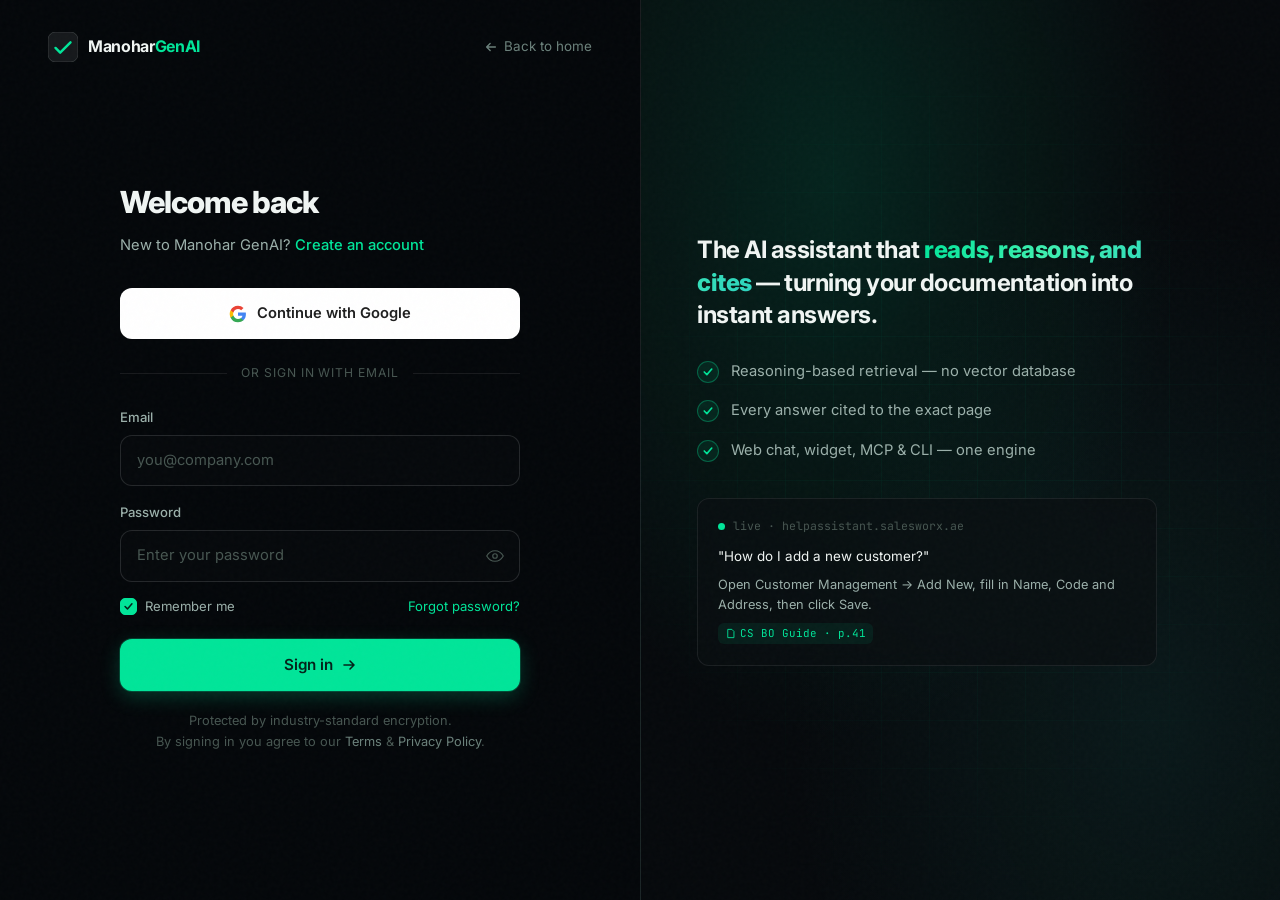
==== login.html @ eab7039d "feat: accurate product content, auth pages, and Neon/Supabase-grade redesign - Rewrite landing page " ====
<!DOCTYPE html>
<html lang="en">
<head>
    <meta charset="UTF-8">
    <meta name="viewport" content="width=device-width, initial-scale=1.0">
    <title>Sign in — Manohar GenAI</title>
    <meta name="description" content="Sign in to your Manohar GenAI account.">
    <meta name="robots" content="noindex">
    <link rel="preconnect" href="https://fonts.googleapis.com">
    <link rel="preconnect" href="https://fonts.gstatic.com" crossorigin>
    <link href="https://fonts.googleapis.com/css2?family=Inter:wght@300;400;500;600;700;800;900&family=JetBrains+Mono:wght@400;500;600&display=swap" rel="stylesheet">
    <link rel="stylesheet" href="css/styles.css">
    <link rel="stylesheet" href="css/auth.css">
    <link rel="icon" type="image/svg+xml" href="data:image/svg+xml,%3Csvg xmlns='http://www.w3.org/2000/svg' viewBox='0 0 32 32'%3E%3Crect width='32' height='32' rx='8' fill='%2306090c'/%3E%3Cpath d='M8 17l5 5 11-11' stroke='%2300e599' stroke-width='3' fill='none' stroke-linecap='round' stroke-linejoin='round'/%3E%3C/svg%3E">
</head>
<body>
    <div class="grain"></div>
    <div class="auth-body">
        <!-- Left: form -->
        <main class="auth-panel">
            <div class="auth-top">
                <a href="index.html" class="brand">
                    <svg class="brand-mark" viewBox="0 0 32 32" fill="none">
                        <rect width="32" height="32" rx="8" fill="currentColor" fill-opacity="0.08" stroke="currentColor" stroke-opacity="0.16"/>
                        <path d="M8 17l5 5 11-11" stroke="url(#m)" stroke-width="2.6" fill="none" stroke-linecap="round" stroke-linejoin="round"/>
                        <defs><linearGradient id="m" x1="8" y1="13" x2="24" y2="22"><stop stop-color="#00e599"/><stop offset="1" stop-color="#2dd4bf"/></linearGradient></defs>
                    </svg>
                    <span>Manohar<span class="brand-sub">GenAI</span></span>
                </a>
                <a href="index.html" class="auth-back">
                    <svg width="14" height="14" viewBox="0 0 16 16" fill="none"><path d="M13 8H3m0 0l4 4M3 8l4-4" stroke="currentColor" stroke-width="1.6" stroke-linecap="round" stroke-linejoin="round"/></svg>
                    Back to home
                </a>
            </div>

            <div class="auth-main">
                <div class="auth-head">
                    <h1>Welcome back</h1>
                    <p>New to Manohar GenAI? <a href="signup.html">Create an account</a></p>
                </div>

                <!-- OAuth -->
                <button type="button" class="oauth-btn" id="googleBtn">
                    <svg viewBox="0 0 24 24"><path fill="#4285F4" d="M22.56 12.25c0-.78-.07-1.53-.2-2.25H12v4.26h5.92a5.06 5.06 0 01-2.2 3.32v2.77h3.57c2.08-1.92 3.27-4.74 3.27-8.1z"/><path fill="#34A853" d="M12 23c2.97 0 5.46-.98 7.28-2.66l-3.57-2.77c-.98.66-2.23 1.06-3.71 1.06-2.86 0-5.29-1.93-6.16-4.53H2.18v2.84A11 11 0 0012 23z"/><path fill="#FBBC05" d="M5.84 14.1a6.6 6.6 0 010-4.2V7.06H2.18a11 11 0 000 9.88l3.66-2.84z"/><path fill="#EA4335" d="M12 5.38c1.62 0 3.06.56 4.21 1.64l3.15-3.15A11 11 0 0012 1 11 11 0 002.18 7.06l3.66 2.84C6.71 7.31 9.14 5.38 12 5.38z"/></svg>
                    Continue with Google
                </button>

                <div class="auth-divider">or sign in with email</div>

                <!-- Email form -->
                <form class="auth-form" id="loginForm" novalidate>
                    <div class="field">
                        <label for="email">Email</label>
                        <div class="field-input">
                            <input type="email" id="email" name="email" placeholder="you@company.com" autocomplete="email" required>
                        </div>
                        <span class="field-error" data-for="email"></span>
                    </div>
                    <div class="field">
                        <label for="password">Password</label>
                        <div class="field-input">
                            <input type="password" id="password" name="password" placeholder="Enter your password" autocomplete="current-password" required>
                            <button type="button" class="toggle-pw" data-toggle="password" aria-label="Show password">
                                <svg width="18" height="18" viewBox="0 0 24 24" fill="none"><path d="M1 12s4-7 11-7 11 7 11 7-4 7-11 7-11-7-11-7z" stroke="currentColor" stroke-width="1.6"/><circle cx="12" cy="12" r="3" stroke="currentColor" stroke-width="1.6"/></svg>
                            </button>
                        </div>
                        <span class="field-error" data-for="password"></span>
                    </div>

                    <div class="auth-row">
                        <label class="checkbox">
                            <input type="checkbox" id="remember" checked>
                            <span class="box"><svg width="11" height="11" viewBox="0 0 16 16" fill="none"><path d="M3 8l3.5 3.5L13 4" stroke="currentColor" stroke-width="2.2" stroke-linecap="round" stroke-linejoin="round"/></svg></span>
                            Remember me
                        </label>
                        <a href="#" class="link-muted" id="forgotLink">Forgot password?</a>
                    </div>

                    <div class="auth-msg" id="authMsg"></div>

                    <button type="submit" class="btn btn-primary btn-lg btn-full auth-submit" id="submitBtn">
                        Sign in
                        <svg width="16" height="16" viewBox="0 0 16 16" fill="none"><path d="M3 8h10m0 0L9 4m4 4L9 12" stroke="currentColor" stroke-width="1.6" stroke-linecap="round" stroke-linejoin="round"/></svg>
                    </button>
                </form>

                <p class="auth-foot">
                    Protected by industry-standard encryption.<br>
                    By signing in you agree to our <a href="#">Terms</a> &amp; <a href="#">Privacy Policy</a>.
                </p>
            </div>
        </main>

        <!-- Right: showcase -->
        <aside class="auth-aside">
            <div class="auth-aside-grid"></div>
            <div class="auth-aside-inner">
                <p class="aside-quote">
                    The AI assistant that <span class="text-gradient">reads, reasons, and cites</span> — turning your documentation into instant answers.
                </p>
                <div class="aside-points">
                    <div class="aside-point">
                        <span class="aside-check"><svg width="12" height="12" viewBox="0 0 16 16" fill="none"><path d="M3 8l3.5 3.5L13 4" stroke="currentColor" stroke-width="2.2" stroke-linecap="round" stroke-linejoin="round"/></svg></span>
                        Reasoning-based retrieval — no vector database
                    </div>
                    <div class="aside-point">
                        <span class="aside-check"><svg width="12" height="12" viewBox="0 0 16 16" fill="none"><path d="M3 8l3.5 3.5L13 4" stroke="currentColor" stroke-width="2.2" stroke-linecap="round" stroke-linejoin="round"/></svg></span>
                        Every answer cited to the exact page
                    </div>
                    <div class="aside-point">
                        <span class="aside-check"><svg width="12" height="12" viewBox="0 0 16 16" fill="none"><path d="M3 8l3.5 3.5L13 4" stroke="currentColor" stroke-width="2.2" stroke-linecap="round" stroke-linejoin="round"/></svg></span>
                        Web chat, widget, MCP &amp; CLI — one engine
                    </div>
                </div>
                <div class="aside-card">
                    <div class="aside-card-top">
                        <span class="live-dot"></span>
                        <span class="aside-card-label">live · helpassistant.salesworx.ae</span>
                    </div>
                    <p class="aside-card-q">"How do I add a new customer?"</p>
                    <p class="aside-card-a">Open Customer Management → Add New, fill in Name, Code and Address, then click Save.</p>
                    <span class="aside-card-cite">
                        <svg width="11" height="11" viewBox="0 0 16 16" fill="none"><path d="M4 2h6l3 3v9H4z" stroke="currentColor" stroke-width="1.3"/></svg>
                        CS BO Guide · p.41
                    </span>
                </div>
            </div>
        </aside>
    </div>

    <script src="js/auth.js"></script>
</body>
</html>
---- css/styles.css ----
/* ============================================================
   MANOHAR GenAI — Applied Generative AI Studio
   Design language: Neon (teal-black + electric green)
   + Supabase (emerald, code-native) + Vercel (grid, grain)
   ============================================================ */

:root {
    /* ── Surfaces (Neon-style teal-black depth) ── */
    --bg-root: #04070a;
    --bg-base: #06090c;
    --bg-raised: #0a0f12;
    --bg-elevated: #0e1418;
    --bg-surface: #121a1f;
    --bg-surface-hover: #18232a;

    /* ── Borders ── */
    --border-subtle: rgba(255, 255, 255, 0.05);
    --border-default: rgba(255, 255, 255, 0.08);
    --border-strong: rgba(255, 255, 255, 0.12);
    --border-accent: rgba(0, 229, 153, 0.32);

    /* ── Text ── */
    --text-primary: #f0f5f3;
    --text-secondary: #9bb0aa;
    --text-tertiary: #6b817b;
    --text-muted: #475651;

    /* ── Accent: electric emerald (Neon + Supabase blend) ── */
    --accent: #00e599;
    --accent-bright: #3ef0b0;
    --accent-deep: #00b87a;
    --accent-glow: rgba(0, 229, 153, 0.5);
    --accent-subtle: rgba(0, 229, 153, 0.08);
    --accent-muted: rgba(0, 229, 153, 0.14);

    /* ── Secondary accents ── */
    --teal: #2dd4bf;
    --sky: #38bdf8;
    --violet: #a78bfa;
    --amber: #fbbf24;

    /* ── Typography ── */
    --font-sans: 'Inter', -apple-system, BlinkMacSystemFont, 'Segoe UI', Roboto, sans-serif;
    --font-mono: 'JetBrains Mono', 'SF Mono', 'Fira Code', Menlo, monospace;

    /* ── Layout ── */
    --container: 1140px;
    --nav-h: 64px;

    /* ── Radius ── */
    --r-sm: 6px;
    --r-md: 8px;
    --r-lg: 12px;
    --r-xl: 16px;
    --r-2xl: 22px;
    --r-full: 9999px;

    /* ── Shadow ── */
    --shadow-md: 0 4px 16px rgba(0, 0, 0, 0.5);
    --shadow-lg: 0 12px 40px rgba(0, 0, 0, 0.65);
    --shadow-glow: 0 0 50px rgba(0, 229, 153, 0.1);
}

*, *::before, *::after { box-sizing: border-box; margin: 0; padding: 0; }

html {
    scroll-behavior: smooth;
    -webkit-font-smoothing: antialiased;
    -moz-osx-font-smoothing: grayscale;
    scroll-padding-top: 84px;
}

body {
    font-family: var(--font-sans);
    background: var(--bg-root);
    color: var(--text-primary);
    line-height: 1.6;
    overflow-x: hidden;
}

a { text-decoration: none; color: inherit; }
ul, ol { list-style: none; }
button { cursor: pointer; border: none; background: none; font: inherit; color: inherit; }
input, select, textarea { font: inherit; color: inherit; }
img, svg { display: block; max-width: 100%; }

.container { max-width: var(--container); margin: 0 auto; padding: 0 24px; }

.text-gradient {
    background: linear-gradient(120deg, var(--accent) 0%, var(--accent-bright) 45%, var(--teal) 100%);
    -webkit-background-clip: text;
    background-clip: text;
    -webkit-text-fill-color: transparent;
}

.mono { font-family: var(--font-mono); }

/* ── Grain overlay (Vercel) ── */
.grain {
    position: fixed;
    inset: 0;
    z-index: 9998;
    pointer-events: none;
    opacity: 0.022;
    background-image: url("data:image/svg+xml,%3Csvg viewBox='0 0 256 256' xmlns='http://www.w3.org/2000/svg'%3E%3Cfilter id='n'%3E%3CfeTurbulence type='fractalNoise' baseFrequency='0.85' numOctaves='4' stitchTiles='stitch'/%3E%3C/filter%3E%3Crect width='100%25' height='100%25' filter='url(%23n)'/%3E%3C/svg%3E");
}

/* ============================================================
   BUTTONS
   ============================================================ */
.btn {
    display: inline-flex;
    align-items: center;
    justify-content: center;
    gap: 8px;
    font-weight: 600;
    border-radius: var(--r-lg);
    transition: all 0.2s ease;
    white-space: nowrap;
    cursor: pointer;
}

.btn-primary {
    background: var(--accent);
    color: #04231a;
    box-shadow: 0 0 0 1px rgba(0,229,153,0.2), 0 6px 20px rgba(0, 229, 153, 0.22);
}
.btn-primary:hover {
    background: var(--accent-bright);
    transform: translateY(-2px);
    box-shadow: 0 0 0 1px rgba(0,229,153,0.4), 0 10px 32px rgba(0, 229, 153, 0.35);
}

.btn-secondary {
    background: transparent;
    color: var(--text-primary);
    border: 1px solid var(--border-strong);
}
.btn-secondary:hover {
    border-color: var(--text-tertiary);
    background: var(--bg-elevated);
}

.btn-sm { padding: 8px 16px; font-size: 0.82rem; }
.btn-md { padding: 11px 20px; font-size: 0.88rem; }
.btn-lg { padding: 14px 28px; font-size: 0.95rem; }
.btn-full { width: 100%; }

/* ============================================================
   NAVIGATION
   ============================================================ */
.nav {
    position: fixed;
    top: 0; left: 0; right: 0;
    height: var(--nav-h);
    z-index: 1000;
    background: rgba(4, 7, 10, 0.72);
    backdrop-filter: blur(14px) saturate(1.3);
    -webkit-backdrop-filter: blur(14px) saturate(1.3);
    border-bottom: 1px solid transparent;
    transition: background 0.3s, border-color 0.3s;
}
.nav.scrolled {
    background: rgba(4, 7, 10, 0.94);
    border-bottom-color: var(--border-default);
}
.nav-inner {
    max-width: var(--container);
    margin: 0 auto;
    padding: 0 24px;
    height: 100%;
    display: flex;
    align-items: center;
    justify-content: space-between;
}
.brand {
    display: flex;
    align-items: center;
    gap: 10px;
    font-weight: 700;
    font-size: 1rem;
    letter-spacing: -0.02em;
    color: var(--text-primary);
}
.brand-mark { width: 30px; height: 30px; flex-shrink: 0; }
.brand-sub { color: var(--accent); }

.nav-links {
    display: flex;
    align-items: center;
    gap: 30px;
}
.nav-links a {
    font-size: 0.86rem;
    font-weight: 450;
    color: var(--text-secondary);
    transition: color 0.2s;
}
.nav-links a:hover { color: var(--text-primary); }

.nav-actions { display: flex; align-items: center; gap: 10px; }
.nav-signin {
    font-size: 0.85rem;
    font-weight: 500;
    color: var(--text-secondary);
    padding: 8px 12px;
    transition: color 0.2s;
}
.nav-signin:hover { color: var(--text-primary); }

.nav-burger { display: none; color: var(--text-secondary); padding: 6px; }

/* ============================================================
   HERO
   ============================================================ */
.hero {
    position: relative;
    padding: calc(var(--nav-h) + 72px) 0 90px;
    overflow: hidden;
}
.hero-grid {
    position: absolute;
    inset: 0;
    background-image:
        linear-gradient(rgba(0, 229, 153, 0.035) 1px, transparent 1px),
        linear-gradient(90deg, rgba(0, 229, 153, 0.035) 1px, transparent 1px);
    background-size: 56px 56px;
    mask-image: radial-gradient(ellipse 75% 55% at 50% 35%, #000 25%, transparent 72%);
    -webkit-mask-image: radial-gradient(ellipse 75% 55% at 50% 35%, #000 25%, transparent 72%);
}
.hero-glow {
    position: absolute;
    width: 860px; height: 560px;
    top: -180px; left: 50%;
    transform: translateX(-50%);
    background: radial-gradient(ellipse at center, rgba(0, 229, 153, 0.10) 0%, transparent 62%);
    pointer-events: none;
}
.hero .container { position: relative; z-index: 1; }

.hero-inner { text-align: center; max-width: 800px; margin: 0 auto; }

.announce {
    display: inline-flex;
    align-items: center;
    gap: 9px;
    padding: 6px 14px 6px 6px;
    background: var(--accent-subtle);
    border: 1px solid var(--border-accent);
    border-radius: var(--r-full);
    font-size: 0.78rem;
    font-weight: 500;
    color: var(--accent-bright);
    margin-bottom: 28px;
    transition: background 0.2s;
}
.announce:hover { background: var(--accent-muted); }
.announce-tag {
    padding: 3px 9px;
    font-size: 0.64rem;
    font-weight: 700;
    letter-spacing: 0.05em;
    background: var(--accent);
    color: #04231a;
    border-radius: var(--r-full);
}

.hero-title {
    font-size: clamp(2.6rem, 6vw, 4.2rem);
    font-weight: 800;
    line-height: 1.07;
    letter-spacing: -0.04em;
    margin-bottom: 22px;
}

.hero-sub {
    font-size: clamp(1rem, 2vw, 1.18rem);
    color: var(--text-secondary);
    line-height: 1.65;
    max-width: 620px;
    margin: 0 auto 36px;
}

.hero-cta {
    display: flex;
    align-items: center;
    justify-content: center;
    gap: 12px;
    flex-wrap: wrap;
    margin-bottom: 40px;
}

.hero-trust {
    display: flex;
    align-items: center;
    justify-content: center;
    gap: 10px;
    color: var(--text-tertiary);
    font-size: 0.82rem;
}
.hero-trust strong { color: var(--text-secondary); }
.live-dot {
    width: 8px; height: 8px;
    border-radius: 50%;
    background: var(--accent);
    box-shadow: 0 0 0 0 var(--accent-glow);
    animation: ping 1.8s cubic-bezier(0,0,0.2,1) infinite;
}
@keyframes ping {
    0% { box-shadow: 0 0 0 0 rgba(0,229,153,0.5); }
    70%, 100% { box-shadow: 0 0 0 8px rgba(0,229,153,0); }
}

/* ── Hero terminal ── */
.terminal {
    max-width: 720px;
    margin: 56px auto 0;
    border: 1px solid var(--border-default);
    border-radius: var(--r-xl);
    background: var(--bg-base);
    overflow: hidden;
    box-shadow: var(--shadow-lg), var(--shadow-glow);
    text-align: left;
}
.terminal-bar {
    display: flex;
    align-items: center;
    gap: 8px;
    padding: 13px 18px;
    background: var(--bg-raised);
    border-bottom: 1px solid var(--border-default);
}
.tdot { width: 11px; height: 11px; border-radius: 50%; }
.tdot.r { background: #ff5f57; }
.tdot.y { background: #febc2e; }
.tdot.g { background: #28c840; }
.terminal-name {
    margin-left: auto;
    font-family: var(--font-mono);
    font-size: 0.72rem;
    color: var(--text-muted);
}
.terminal-body {
    padding: 20px 22px;
    font-family: var(--font-mono);
    font-size: 0.8rem;
    line-height: 1.85;
}
.tline { display: flex; gap: 8px; }
.tline.out { padding-left: 18px; color: var(--text-secondary); }
.tprompt { color: var(--accent); font-weight: 600; user-select: none; }
.tcmd { color: var(--text-primary); }
.tok { color: var(--accent); }
.tmut { color: var(--text-muted); font-style: italic; }
.thi { color: var(--accent-bright); font-weight: 600; }
.tcode {
    display: block;
    padding: 10px 18px;
    margin: 6px 0;
    background: rgba(0, 229, 153, 0.04);
    border-left: 2px solid var(--accent);
    border-radius: 0 var(--r-sm) var(--r-sm) 0;
    white-space: pre-wrap;
    line-height: 1.6;
    color: var(--text-secondary);
}
.k { color: var(--violet); }
.s { color: var(--accent); }
.cur {
    display: inline-block;
    width: 7px; height: 15px;
    background: var(--accent);
    animation: blink 1.1s step-end infinite;
}
@keyframes blink { 0%,100%{opacity:1;} 50%{opacity:0;} }

/* ============================================================
   LOGO STRIP
   ============================================================ */
.strip {
    padding: 40px 0;
    border-top: 1px solid var(--border-subtle);
    border-bottom: 1px solid var(--border-subtle);
}
.strip-label {
    text-align: center;
    font-size: 0.74rem;
    font-weight: 500;
    letter-spacing: 0.09em;
    text-transform: uppercase;
    color: var(--text-muted);
    margin-bottom: 22px;
}
.strip-row {
    display: flex;
    align-items: center;
    justify-content: center;
    gap: 44px;
    flex-wrap: wrap;
}
.strip-item {
    font-size: 0.92rem;
    font-weight: 600;
    color: var(--text-tertiary);
    letter-spacing: -0.01em;
    display: flex;
    align-items: center;
    gap: 8px;
}

/* ============================================================
   SECTION HEADERS
   ============================================================ */
.section { padding: 130px 0; }
.section-alt {
    background: var(--bg-base);
    border-top: 1px solid var(--border-subtle);
    border-bottom: 1px solid var(--border-subtle);
}
.eyebrow {
    display: inline-flex;
    align-items: center;
    gap: 8px;
    font-size: 0.74rem;
    font-weight: 600;
    letter-spacing: 0.08em;
    text-transform: uppercase;
    color: var(--accent);
    margin-bottom: 18px;
}
.eyebrow-dot {
    width: 6px; height: 6px;
    border-radius: 50%;
    background: var(--accent);
    box-shadow: 0 0 8px var(--accent);
}
.s-head {
    font-size: clamp(1.9rem, 4vw, 3rem);
    font-weight: 800;
    line-height: 1.12;
    letter-spacing: -0.03em;
    margin-bottom: 16px;
}
.s-sub {
    font-size: 1.05rem;
    color: var(--text-secondary);
    line-height: 1.7;
    max-width: 600px;
}
.center { text-align: center; }
.center .s-sub { margin-left: auto; margin-right: auto; }
.center .eyebrow { justify-content: center; }
.head-wrap { margin-bottom: 60px; }

/* ============================================================
   PROBLEM / VALUE ROW
   ============================================================ */
.value-grid {
    display: grid;
    grid-template-columns: repeat(3, 1fr);
    gap: 20px;
}
.value-card {
    padding: 28px;
    background: var(--bg-raised);
    border: 1px solid var(--border-default);
    border-radius: var(--r-xl);
    transition: border-color 0.3s, transform 0.3s;
}
.value-card:hover { border-color: var(--border-accent); transform: translateY(-3px); }
.value-icon {
    width: 42px; height: 42px;
    display: flex; align-items: center; justify-content: center;
    border-radius: var(--r-md);
    background: var(--accent-subtle);
    border: 1px solid var(--border-accent);
    color: var(--accent);
    margin-bottom: 18px;
}
.value-card h3 { font-size: 1.05rem; font-weight: 700; margin-bottom: 8px; letter-spacing: -0.01em; }
.value-card p { font-size: 0.9rem; color: var(--text-secondary); line-height: 1.6; }

/* ============================================================
   FEATURE / CHANNELS GRID
   ============================================================ */
.feature-grid {
    display: grid;
    grid-template-columns: repeat(2, 1fr);
    gap: 1px;
    background: var(--border-default);
    border: 1px solid var(--border-default);
    border-radius: var(--r-xl);
    overflow: hidden;
}
.feature-card {
    padding: 34px 30px;
    background: var(--bg-raised);
    transition: background 0.3s;
}
.feature-card:hover { background: var(--bg-elevated); }
.feature-top {
    display: flex;
    align-items: center;
    gap: 12px;
    margin-bottom: 16px;
}
.feature-ico {
    width: 40px; height: 40px;
    border-radius: var(--r-md);
    display: flex; align-items: center; justify-content: center;
    flex-shrink: 0;
}
.ico-green { background: rgba(0,229,153,0.1); color: var(--accent); }
.ico-teal { background: rgba(45,212,191,0.1); color: var(--teal); }
.ico-sky { background: rgba(56,189,248,0.1); color: var(--sky); }
.ico-violet { background: rgba(167,139,250,0.1); color: var(--violet); }
.feature-tag {
    font-family: var(--font-mono);
    font-size: 0.7rem;
    color: var(--text-muted);
    padding: 3px 8px;
    border: 1px solid var(--border-default);
    border-radius: var(--r-full);
}
.feature-card h3 { font-size: 1.15rem; font-weight: 700; margin-bottom: 8px; letter-spacing: -0.02em; }
.feature-card > p { font-size: 0.9rem; color: var(--text-secondary); line-height: 1.62; margin-bottom: 16px; }
.feature-list { display: flex; flex-direction: column; gap: 8px; }
.feature-list li {
    font-size: 0.83rem;
    color: var(--text-tertiary);
    padding-left: 22px;
    position: relative;
}
.feature-list li::before {
    content: '';
    position: absolute;
    left: 4px; top: 8px;
    width: 8px; height: 5px;
    border-left: 1.5px solid var(--accent);
    border-bottom: 1.5px solid var(--accent);
    transform: rotate(-45deg);
}

/* ============================================================
   HOW IT WORKS (pipeline)
   ============================================================ */
.pipeline { max-width: 760px; margin: 60px auto 0; }
.pstep {
    display: flex;
    gap: 26px;
    align-items: flex-start;
}
.pstep-num {
    font-family: var(--font-mono);
    font-size: 0.72rem;
    font-weight: 700;
    color: var(--accent);
    padding: 7px 11px;
    background: var(--accent-subtle);
    border: 1px solid var(--border-accent);
    border-radius: var(--r-md);
    flex-shrink: 0;
}
.pstep-body { padding-bottom: 8px; }
.pstep-body h3 { font-size: 1.15rem; font-weight: 700; margin-bottom: 8px; letter-spacing: -0.02em; }
.pstep-body p { font-size: 0.92rem; color: var(--text-secondary); line-height: 1.62; }
.pstep-body .accent-text { color: var(--accent); font-weight: 500; }
.pconn {
    width: 1px; height: 40px;
    margin: 10px 0 10px 19px;
    background: linear-gradient(var(--border-accent), transparent);
}
.ptags { display: flex; flex-wrap: wrap; gap: 6px; margin-top: 14px; }
.ptags span {
    font-family: var(--font-mono);
    font-size: 0.7rem;
    padding: 4px 10px;
    background: var(--bg-surface);
    border: 1px solid var(--border-default);
    border-radius: var(--r-full);
    color: var(--text-tertiary);
}

/* ============================================================
   METRICS
   ============================================================ */
.metrics-grid {
    display: grid;
    grid-template-columns: repeat(4, 1fr);
    gap: 1px;
    background: var(--border-default);
    border: 1px solid var(--border-default);
    border-radius: var(--r-xl);
    overflow: hidden;
}
.metric {
    padding: 38px 24px;
    background: var(--bg-raised);
    text-align: center;
    transition: background 0.3s;
}
.metric:hover { background: var(--bg-elevated); }
.metric-val {
    font-size: 2.7rem;
    font-weight: 900;
    letter-spacing: -0.04em;
    color: var(--text-primary);
    line-height: 1;
    margin-bottom: 12px;
}
.metric-unit { font-size: 1.4rem; color: var(--accent); font-weight: 700; }
.metric-label { font-size: 0.86rem; font-weight: 600; color: var(--text-secondary); margin-bottom: 4px; }
.metric-ctx { font-size: 0.74rem; color: var(--text-muted); }

/* ============================================================
   ARCHITECTURE / STACK
   ============================================================ */
.arch {
    border: 1px solid var(--border-default);
    border-radius: var(--r-xl);
    background: var(--bg-raised);
    overflow: hidden;
}
.arch-head {
    display: flex;
    align-items: center;
    gap: 14px;
    padding: 28px 32px;
    border-bottom: 1px solid var(--border-subtle);
}
.arch-badge {
    font-family: var(--font-mono);
    font-size: 0.66rem;
    font-weight: 600;
    letter-spacing: 0.04em;
    text-transform: uppercase;
    padding: 4px 10px;
    background: var(--accent-subtle);
    border: 1px solid var(--border-accent);
    color: var(--accent);
    border-radius: var(--r-full);
}
.arch-head h3 { font-size: 1.1rem; font-weight: 700; letter-spacing: -0.02em; }
.arch-layers { padding: 32px; display: flex; flex-direction: column; align-items: center; }
.alayer {
    width: 100%;
    padding: 18px 22px;
    background: var(--bg-base);
    border: 1px solid var(--border-default);
    border-radius: var(--r-lg);
    text-align: center;
}
.alayer.hl {
    background: rgba(0,229,153,0.04);
    border-color: var(--border-accent);
    box-shadow: 0 0 30px rgba(0,229,153,0.06);
}
.alayer-label {
    font-family: var(--font-mono);
    font-size: 0.68rem;
    font-weight: 600;
    letter-spacing: 0.05em;
    text-transform: uppercase;
    color: var(--text-muted);
    margin-bottom: 12px;
}
.alayer.hl .alayer-label { color: var(--accent); }
.achips { display: flex; flex-wrap: wrap; justify-content: center; gap: 8px; }
.achips span {
    font-size: 0.78rem;
    font-weight: 500;
    padding: 5px 12px;
    background: var(--bg-surface);
    border: 1px solid var(--border-default);
    border-radius: var(--r-full);
    color: var(--text-tertiary);
}
.alayer.hl .achips span { border-color: var(--border-accent); color: var(--accent); background: var(--accent-subtle); }
.aconn { padding: 11px 0; color: var(--text-muted); }
.arch-foot {
    display: flex;
    justify-content: center;
    gap: 34px;
    padding: 22px 32px;
    border-top: 1px solid var(--border-subtle);
    flex-wrap: wrap;
}
.arch-foot div { font-size: 0.78rem; color: var(--text-muted); }
.arch-foot span { font-family: var(--font-mono); font-weight: 700; color: var(--text-secondary); }

/* ── Tech stack chips ── */
.stack {
    margin-top: 48px;
    display: flex;
    flex-wrap: wrap;
    justify-content: center;
    gap: 10px;
    max-width: 820px;
    margin-left: auto;
    margin-right: auto;
}
.stack-chip {
    display: inline-flex;
    align-items: center;
    gap: 8px;
    font-family: var(--font-mono);
    font-size: 0.78rem;
    padding: 8px 14px;
    background: var(--bg-raised);
    border: 1px solid var(--border-default);
    border-radius: var(--r-full);
    color: var(--text-secondary);
    transition: border-color 0.2s, color 0.2s;
}
.stack-chip:hover { border-color: var(--border-accent); color: var(--text-primary); }
.stack-chip b { color: var(--accent); font-weight: 600; }

/* ============================================================
   LIVE DEMO BANNER
   ============================================================ */
.demo {
    position: relative;
    border: 1px solid var(--border-accent);
    border-radius: var(--r-2xl);
    background:
        radial-gradient(ellipse at top right, rgba(0,229,153,0.08), transparent 55%),
        var(--bg-raised);
    padding: 48px;
    display: grid;
    grid-template-columns: 1.3fr 1fr;
    gap: 40px;
    align-items: center;
    overflow: hidden;
}
.demo h3 { font-size: 1.7rem; font-weight: 800; letter-spacing: -0.03em; margin-bottom: 12px; }
.demo p { font-size: 0.96rem; color: var(--text-secondary); line-height: 1.65; margin-bottom: 24px; }
.demo-links { display: flex; flex-wrap: wrap; gap: 12px; }
.demo-visual {
    display: flex;
    flex-direction: column;
    gap: 10px;
}
.demo-chat {
    background: var(--bg-base);
    border: 1px solid var(--border-default);
    border-radius: var(--r-lg);
    padding: 16px;
}
.chat-q {
    font-size: 0.82rem;
    color: var(--text-primary);
    background: var(--bg-surface);
    padding: 10px 14px;
    border-radius: var(--r-md) var(--r-md) var(--r-md) 2px;
    margin-bottom: 10px;
    display: inline-block;
}
.chat-a { font-size: 0.8rem; color: var(--text-secondary); line-height: 1.6; }
.chat-cite {
    display: inline-flex;
    align-items: center;
    gap: 4px;
    font-family: var(--font-mono);
    font-size: 0.68rem;
    color: var(--accent);
    background: var(--accent-subtle);
    padding: 2px 7px;
    border-radius: var(--r-sm);
    margin-top: 8px;
}

/* ============================================================
   CTA
   ============================================================ */
.cta-wrap { padding: 80px 0 130px; }
.cta {
    position: relative;
    padding: 72px 56px;
    background: var(--bg-raised);
    border: 1px solid var(--border-default);
    border-radius: var(--r-2xl);
    text-align: center;
    overflow: hidden;
}
.cta-glow {
    position: absolute;
    top: -120px; left: 50%;
    transform: translateX(-50%);
    width: 620px; height: 320px;
    background: radial-gradient(ellipse at center, rgba(0,229,153,0.1) 0%, transparent 62%);
    pointer-events: none;
}
.cta-inner { position: relative; z-index: 1; }
.cta h2 { font-size: clamp(1.9rem, 4vw, 2.7rem); font-weight: 800; letter-spacing: -0.03em; line-height: 1.15; margin-bottom: 14px; }
.cta p { font-size: 1rem; color: var(--text-secondary); margin-bottom: 32px; }
.cta-form { max-width: 480px; margin: 0 auto; }
.cta-row { display: flex; gap: 10px; margin-bottom: 12px; }
.cta-row input {
    flex: 1;
    padding: 14px 18px;
    background: var(--bg-base);
    border: 1px solid var(--border-strong);
    border-radius: var(--r-lg);
    font-size: 0.9rem;
    transition: border-color 0.2s, box-shadow 0.2s;
}
.cta-row input:focus {
    outline: none;
    border-color: var(--accent);
    box-shadow: 0 0 0 3px var(--accent-subtle);
}
.cta-row input::placeholder { color: var(--text-muted); }
.cta-note { font-size: 0.76rem; color: var(--text-muted); }
.form-msg {
    font-size: 0.84rem;
    margin-top: 12px;
    min-height: 18px;
    color: var(--accent);
    font-weight: 500;
}

/* ============================================================
   FOOTER
   ============================================================ */
.footer { padding: 64px 0 32px; border-top: 1px solid var(--border-subtle); }
.footer-grid {
    display: grid;
    grid-template-columns: 2fr 1fr 1fr 1fr;
    gap: 44px;
    margin-bottom: 44px;
}
.footer-brand .brand { margin-bottom: 14px; }
.footer-desc { font-size: 0.86rem; color: var(--text-muted); max-width: 280px; line-height: 1.6; margin-bottom: 18px; }
.footer-socials { display: flex; gap: 10px; }
.footer-socials a {
    width: 34px; height: 34px;
    display: flex; align-items: center; justify-content: center;
    border-radius: var(--r-md);
    background: var(--bg-surface);
    border: 1px solid var(--border-default);
    color: var(--text-tertiary);
    transition: all 0.2s;
}
.footer-socials a:hover { color: var(--accent); border-color: var(--border-accent); }
.footer-col h4 {
    font-size: 0.76rem;
    font-weight: 600;
    letter-spacing: 0.04em;
    text-transform: uppercase;
    color: var(--text-secondary);
    margin-bottom: 16px;
}
.footer-col a { display: block; font-size: 0.85rem; color: var(--text-muted); padding: 5px 0; transition: color 0.2s; }
.footer-col a:hover { color: var(--text-primary); }
.footer-bottom {
    display: flex;
    align-items: center;
    justify-content: space-between;
    padding-top: 28px;
    border-top: 1px solid var(--border-subtle);
}
.footer-bottom p { font-size: 0.78rem; color: var(--text-muted); }
.footer-legal { display: flex; gap: 20px; }
.footer-legal a { font-size: 0.78rem; color: var(--text-muted); transition: color 0.2s; }
.footer-legal a:hover { color: var(--text-primary); }

/* ============================================================
   MOBILE MENU
   ============================================================ */
.mobile-menu {
    position: fixed;
    top: var(--nav-h); left: 0; right: 0;
    background: rgba(4, 7, 10, 0.98);
    backdrop-filter: blur(16px);
    border-bottom: 1px solid var(--border-default);
    padding: 20px 24px;
    z-index: 999;
    display: none;
    flex-direction: column;
    gap: 6px;
}
.mobile-menu.open { display: flex; }
.mobile-menu a {
    font-size: 1rem;
    color: var(--text-secondary);
    padding: 12px 0;
    border-bottom: 1px solid var(--border-subtle);
}
.mobile-menu a:last-of-type { border-bottom: none; }
.mobile-menu .btn { margin-top: 12px; }

/* ============================================================
   SCROLL ANIMATIONS
   ============================================================ */
[data-reveal] {
    opacity: 0;
    transform: translateY(26px);
    transition: opacity 0.7s ease, transform 0.7s ease;
}
[data-reveal].in { opacity: 1; transform: translateY(0); }

/* ============================================================
   RESPONSIVE
   ============================================================ */
@media (max-width: 1024px) {
    .value-grid { grid-template-columns: 1fr; }
    .feature-grid { grid-template-columns: 1fr; }
    .metrics-grid { grid-template-columns: repeat(2, 1fr); }
    .demo { grid-template-columns: 1fr; }
    .footer-grid { grid-template-columns: 1fr 1fr; gap: 32px; }
}
@media (max-width: 768px) {
    :root { --nav-h: 58px; }
    .nav-links, .nav-actions .nav-signin, .nav-actions .btn { display: none; }
    .nav-burger { display: block; }
    .section { padding: 84px 0; }
    .hero { padding: calc(var(--nav-h) + 48px) 0 60px; }
    .hero-cta { flex-direction: column; width: 100%; }
    .hero-cta .btn { width: 100%; }
    .metrics-grid { grid-template-columns: 1fr; }
    .demo { padding: 32px 24px; }
    .cta { padding: 48px 24px; }
    .cta-row { flex-direction: column; }
    .footer-grid { grid-template-columns: 1fr; }
    .footer-bottom { flex-direction: column; gap: 14px; text-align: center; }
    .terminal-body { font-size: 0.7rem; padding: 16px; }
    .arch-foot { gap: 18px; }
}
---- css/auth.css ----
/* ============================================================
   MANOHAR GenAI — Auth pages (login / signup)
   Split-screen, Neon/Supabase-grade
   ============================================================ */

.auth-body {
    min-height: 100vh;
    display: grid;
    grid-template-columns: 1fr 1fr;
}

/* ── Left: form panel ── */
.auth-panel {
    display: flex;
    flex-direction: column;
    min-height: 100vh;
    padding: 32px 48px;
    position: relative;
    overflow-y: auto;
}

.auth-top {
    display: flex;
    align-items: center;
    justify-content: space-between;
}
.auth-back {
    font-size: 0.84rem;
    color: var(--text-tertiary);
    display: inline-flex;
    align-items: center;
    gap: 6px;
    transition: color 0.2s;
}
.auth-back:hover { color: var(--text-primary); }

.auth-main {
    flex: 1;
    display: flex;
    flex-direction: column;
    justify-content: center;
    max-width: 400px;
    width: 100%;
    margin: 0 auto;
    padding: 40px 0;
}

.auth-head { margin-bottom: 30px; }
.auth-head h1 {
    font-size: 1.9rem;
    font-weight: 800;
    letter-spacing: -0.03em;
    margin-bottom: 8px;
}
.auth-head p { font-size: 0.92rem; color: var(--text-secondary); }
.auth-head p a { color: var(--accent); font-weight: 500; }
.auth-head p a:hover { text-decoration: underline; }

/* ── Google / OAuth button ── */
.oauth-btn {
    display: flex;
    align-items: center;
    justify-content: center;
    gap: 10px;
    width: 100%;
    padding: 13px 18px;
    background: #fff;
    color: #1f1f1f;
    border-radius: var(--r-lg);
    font-size: 0.92rem;
    font-weight: 600;
    transition: all 0.2s;
    border: 1px solid transparent;
}
.oauth-btn:hover { background: #f1f3f4; transform: translateY(-1px); }
.oauth-btn:active { transform: translateY(0); }
.oauth-btn svg { width: 18px; height: 18px; }

.oauth-secondary {
    background: var(--bg-surface);
    color: var(--text-primary);
    border: 1px solid var(--border-strong);
    margin-top: 10px;
}
.oauth-secondary:hover { background: var(--bg-surface-hover); }

/* ── Divider ── */
.auth-divider {
    display: flex;
    align-items: center;
    gap: 14px;
    margin: 24px 0;
    color: var(--text-muted);
    font-size: 0.76rem;
    text-transform: uppercase;
    letter-spacing: 0.08em;
}
.auth-divider::before,
.auth-divider::after {
    content: '';
    flex: 1;
    height: 1px;
    background: var(--border-default);
}

/* ── Form fields ── */
.auth-form { display: flex; flex-direction: column; gap: 16px; }
.field { display: flex; flex-direction: column; gap: 7px; }
.field label {
    font-size: 0.82rem;
    font-weight: 500;
    color: var(--text-secondary);
}
.field-input {
    position: relative;
    display: flex;
    align-items: center;
}
.field-input input {
    width: 100%;
    padding: 13px 16px;
    background: var(--bg-base);
    border: 1px solid var(--border-strong);
    border-radius: var(--r-lg);
    font-size: 0.92rem;
    transition: border-color 0.2s, box-shadow 0.2s;
}
.field-input input::placeholder { color: var(--text-muted); }
.field-input input:focus {
    outline: none;
    border-color: var(--accent);
    box-shadow: 0 0 0 3px var(--accent-subtle);
}
.field-input input.invalid {
    border-color: #f87171;
    box-shadow: 0 0 0 3px rgba(248,113,113,0.12);
}
.toggle-pw {
    position: absolute;
    right: 12px;
    color: var(--text-muted);
    padding: 4px;
    display: flex;
    transition: color 0.2s;
}
.toggle-pw:hover { color: var(--text-secondary); }

.field-error {
    font-size: 0.76rem;
    color: #f87171;
    min-height: 14px;
    display: none;
}
.field-error.show { display: block; }

/* ── Password strength ── */
.pw-strength {
    display: flex;
    gap: 5px;
    margin-top: 4px;
}
.pw-bar {
    flex: 1;
    height: 3px;
    border-radius: 2px;
    background: var(--bg-surface);
    transition: background 0.3s;
}
.pw-bar.w { background: #f87171; }
.pw-bar.m { background: var(--amber); }
.pw-bar.s { background: var(--accent); }
.pw-hint { font-size: 0.74rem; color: var(--text-muted); margin-top: 2px; }

/* ── Row helpers ── */
.auth-row {
    display: flex;
    align-items: center;
    justify-content: space-between;
    margin-top: -2px;
}
.checkbox {
    display: flex;
    align-items: center;
    gap: 8px;
    font-size: 0.82rem;
    color: var(--text-secondary);
    cursor: pointer;
    user-select: none;
}
.checkbox input { position: absolute; opacity: 0; width: 0; height: 0; }
.checkbox .box {
    width: 17px; height: 17px;
    border: 1px solid var(--border-strong);
    border-radius: 5px;
    background: var(--bg-base);
    display: flex;
    align-items: center;
    justify-content: center;
    transition: all 0.2s;
    flex-shrink: 0;
}
.checkbox input:checked + .box {
    background: var(--accent);
    border-color: var(--accent);
}
.checkbox input:checked + .box svg { opacity: 1; }
.checkbox .box svg { opacity: 0; color: #04231a; transition: opacity 0.15s; }
.checkbox a { color: var(--accent); }
.checkbox a:hover { text-decoration: underline; }
.link-muted { font-size: 0.82rem; color: var(--accent); }
.link-muted:hover { text-decoration: underline; }

.auth-submit { margin-top: 6px; }

.auth-msg {
    font-size: 0.84rem;
    font-weight: 500;
    padding: 11px 14px;
    border-radius: var(--r-md);
    margin-top: 4px;
    display: none;
}
.auth-msg.show { display: block; }
.auth-msg.ok { background: var(--accent-subtle); color: var(--accent); border: 1px solid var(--border-accent); }
.auth-msg.err { background: rgba(248,113,113,0.1); color: #f87171; border: 1px solid rgba(248,113,113,0.3); }

.auth-foot {
    text-align: center;
    font-size: 0.8rem;
    color: var(--text-muted);
    padding-top: 20px;
}
.auth-foot a { color: var(--text-tertiary); }
.auth-foot a:hover { color: var(--text-secondary); text-decoration: underline; }

/* ── Right: brand / showcase panel ── */
.auth-aside {
    position: relative;
    background:
        radial-gradient(ellipse at 30% 20%, rgba(0,229,153,0.12), transparent 55%),
        radial-gradient(ellipse at 80% 80%, rgba(45,212,191,0.08), transparent 50%),
        var(--bg-base);
    border-left: 1px solid var(--border-default);
    display: flex;
    flex-direction: column;
    justify-content: center;
    padding: 56px;
    overflow: hidden;
}
.auth-aside-grid {
    position: absolute;
    inset: 0;
    background-image:
        linear-gradient(rgba(0,229,153,0.04) 1px, transparent 1px),
        linear-gradient(90deg, rgba(0,229,153,0.04) 1px, transparent 1px);
    background-size: 48px 48px;
    mask-image: radial-gradient(ellipse 80% 70% at 50% 50%, #000 30%, transparent 75%);
    -webkit-mask-image: radial-gradient(ellipse 80% 70% at 50% 50%, #000 30%, transparent 75%);
}
.auth-aside-inner { position: relative; z-index: 1; max-width: 460px; }
.aside-quote {
    font-size: 1.5rem;
    font-weight: 700;
    line-height: 1.35;
    letter-spacing: -0.02em;
    margin-bottom: 28px;
}
.aside-quote .text-gradient { font-weight: 800; }

.aside-points { display: flex; flex-direction: column; gap: 16px; margin-bottom: 36px; }
.aside-point {
    display: flex;
    align-items: flex-start;
    gap: 12px;
    font-size: 0.92rem;
    color: var(--text-secondary);
}
.aside-check {
    width: 22px; height: 22px;
    border-radius: var(--r-full);
    background: var(--accent-subtle);
    border: 1px solid var(--border-accent);
    color: var(--accent);
    display: flex;
    align-items: center;
    justify-content: center;
    flex-shrink: 0;
    margin-top: 1px;
}

.aside-card {
    background: rgba(10,15,18,0.7);
    backdrop-filter: blur(8px);
    border: 1px solid var(--border-default);
    border-radius: var(--r-lg);
    padding: 18px 20px;
}
.aside-card-top {
    display: flex;
    align-items: center;
    gap: 8px;
    margin-bottom: 10px;
}
.aside-card-top .live-dot { width: 7px; height: 7px; }
.aside-card-label { font-size: 0.72rem; font-family: var(--font-mono); color: var(--text-muted); }
.aside-card-q { font-size: 0.84rem; color: var(--text-primary); margin-bottom: 8px; }
.aside-card-a { font-size: 0.8rem; color: var(--text-secondary); line-height: 1.55; }
.aside-card-cite {
    display: inline-flex;
    align-items: center;
    gap: 4px;
    font-family: var(--font-mono);
    font-size: 0.68rem;
    color: var(--accent);
    background: var(--accent-subtle);
    padding: 2px 7px;
    border-radius: var(--r-sm);
    margin-top: 8px;
}

/* ── Responsive ── */
@media (max-width: 900px) {
    .auth-body { grid-template-columns: 1fr; }
    .auth-aside { display: none; }
    .auth-panel { padding: 28px 24px; }
}
@media (max-width: 480px) {
    .auth-main { padding: 24px 0; }
    .auth-head h1 { font-size: 1.6rem; }
}
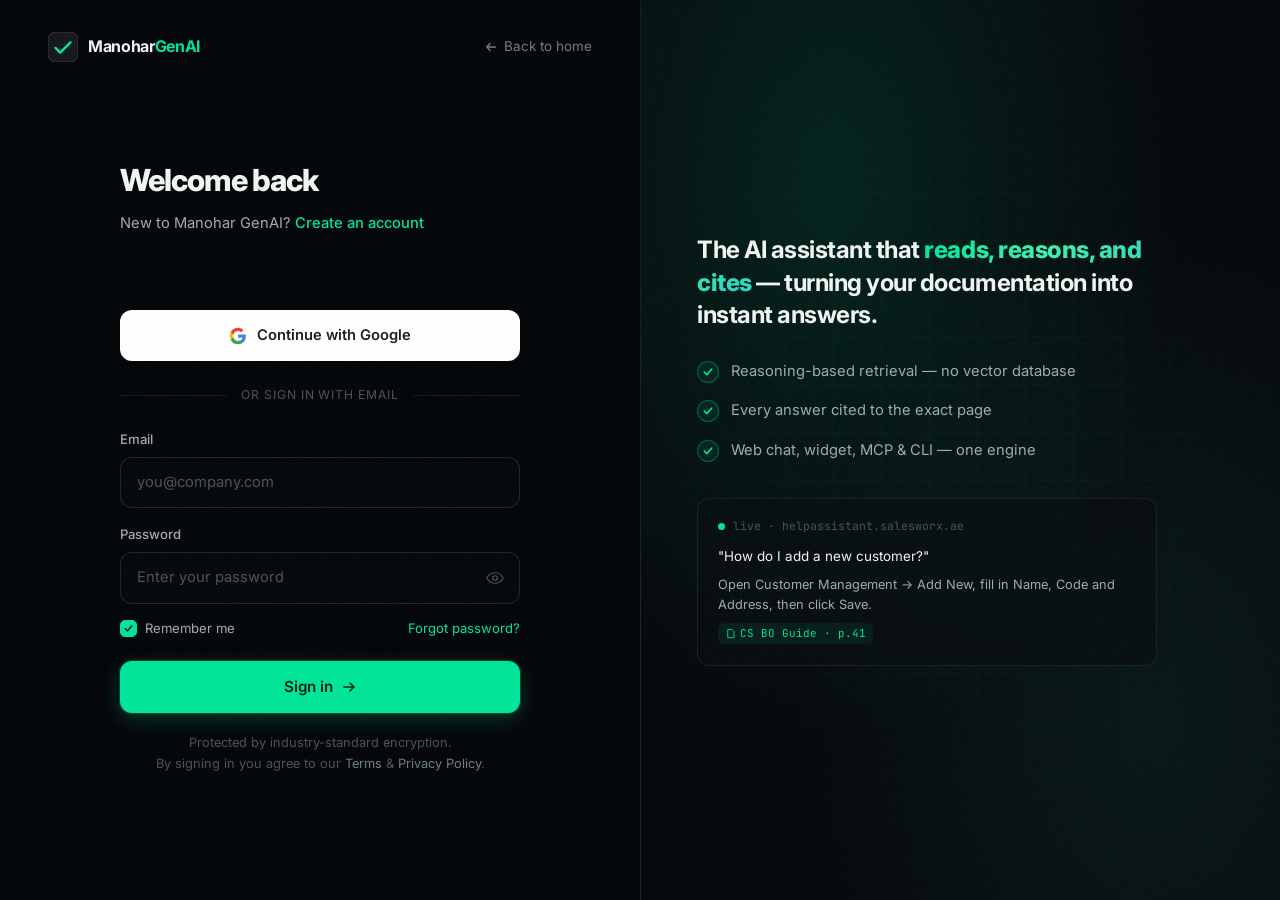
==== commit 276d408c: "fix: resolve Google Error 400 invalid_request — use GIS ID-token flow - Replace the OAuth access-tok" ====
--- a/login.html
+++ b/login.html
@@ -39,8 +39,9 @@
                     <p>New to Manohar GenAI? <a href="signup.html">Create an account</a></p>
                 </div>
 
-                <!-- OAuth -->
-                <button type="button" class="oauth-btn" id="googleBtn">
+                <!-- OAuth: official Google button renders here -->
+                <div id="gsiButton" class="gsi-btn"></div>
+                <button type="button" class="oauth-btn" id="googleBtn" hidden>
                     <svg viewBox="0 0 24 24"><path fill="#4285F4" d="M22.56 12.25c0-.78-.07-1.53-.2-2.25H12v4.26h5.92a5.06 5.06 0 01-2.2 3.32v2.77h3.57c2.08-1.92 3.27-4.74 3.27-8.1z"/><path fill="#34A853" d="M12 23c2.97 0 5.46-.98 7.28-2.66l-3.57-2.77c-.98.66-2.23 1.06-3.71 1.06-2.86 0-5.29-1.93-6.16-4.53H2.18v2.84A11 11 0 0012 23z"/><path fill="#FBBC05" d="M5.84 14.1a6.6 6.6 0 010-4.2V7.06H2.18a11 11 0 000 9.88l3.66-2.84z"/><path fill="#EA4335" d="M12 5.38c1.62 0 3.06.56 4.21 1.64l3.15-3.15A11 11 0 0012 1 11 11 0 002.18 7.06l3.66 2.84C6.71 7.31 9.14 5.38 12 5.38z"/></svg>
                     Continue with Google
                 </button>
@@ -128,6 +129,7 @@
         </aside>
     </div>
 
+    <script src="https://accounts.google.com/gsi/client" async></script>
     <script src="js/auth.js"></script>
 </body>
 </html>
--- a/css/styles.css
+++ b/css/styles.css
@@ -716,6 +716,114 @@
 .stack-chip b { color: var(--accent); font-weight: 600; }
 
 /* ============================================================
+   CAPABILITIES — example prompt chips
+   ============================================================ */
+.cap-prompts { display: flex; flex-direction: column; gap: 8px; margin-top: 18px; }
+.prompt-chip {
+    font-family: var(--font-mono);
+    font-size: 0.74rem;
+    color: var(--text-secondary);
+    background: var(--bg-base);
+    border: 1px solid var(--border-default);
+    border-radius: var(--r-md);
+    padding: 8px 12px 8px 26px;
+    position: relative;
+    transition: border-color 0.2s, color 0.2s;
+}
+.prompt-chip::before {
+    content: '›';
+    position: absolute;
+    left: 12px;
+    color: var(--accent);
+    font-weight: 700;
+}
+.value-card:hover .prompt-chip { border-color: var(--border-strong); }
+
+/* ============================================================
+   ORCHESTRATOR
+   ============================================================ */
+.orch-steps {
+    display: flex;
+    gap: 12px;
+    justify-content: center;
+    flex-wrap: wrap;
+    max-width: 880px;
+    margin: 0 auto 40px;
+}
+.orch-step {
+    flex: 1;
+    min-width: 180px;
+    background: var(--bg-raised);
+    border: 1px solid var(--border-default);
+    border-radius: var(--r-lg);
+    padding: 20px;
+    text-align: center;
+    transition: border-color 0.3s, transform 0.3s;
+}
+.orch-step:hover { border-color: var(--border-accent); transform: translateY(-3px); }
+.orch-step-n {
+    font-family: var(--font-mono);
+    font-size: 0.66rem;
+    font-weight: 600;
+    letter-spacing: 0.04em;
+    color: var(--accent);
+    margin-bottom: 10px;
+}
+.orch-step h4 { font-size: 0.98rem; font-weight: 700; margin-bottom: 5px; letter-spacing: -0.01em; }
+.orch-step p { font-size: 0.8rem; color: var(--text-tertiary); line-height: 1.5; }
+
+.orch-demo {
+    max-width: 780px;
+    margin: 0 auto;
+    background: var(--bg-raised);
+    border: 1px solid var(--border-default);
+    border-radius: var(--r-xl);
+    overflow: hidden;
+}
+.orch-q {
+    padding: 22px 26px;
+    border-bottom: 1px solid var(--border-subtle);
+    font-size: 0.96rem;
+    color: var(--text-primary);
+    line-height: 1.55;
+}
+.orch-q span {
+    display: block;
+    font-family: var(--font-mono);
+    font-size: 0.7rem;
+    text-transform: uppercase;
+    letter-spacing: 0.08em;
+    color: var(--text-muted);
+    margin-bottom: 8px;
+}
+.orch-tasks { padding: 16px 26px; display: flex; flex-direction: column; gap: 10px; }
+.orch-task { display: flex; align-items: center; gap: 14px; }
+.orch-badge {
+    font-family: var(--font-mono);
+    font-size: 0.62rem;
+    font-weight: 700;
+    letter-spacing: 0.03em;
+    padding: 4px 0;
+    width: 54px;
+    text-align: center;
+    border-radius: var(--r-sm);
+    flex-shrink: 0;
+}
+.orch-badge.sql { background: rgba(56,189,248,0.12); color: var(--sky); border: 1px solid rgba(56,189,248,0.25); }
+.orch-badge.rag { background: var(--accent-subtle); color: var(--accent); border: 1px solid var(--border-accent); }
+.orch-task-text { flex: 1; font-size: 0.84rem; color: var(--text-secondary); }
+.orch-task-res { font-family: var(--font-mono); font-size: 0.8rem; font-weight: 600; color: var(--text-primary); white-space: nowrap; }
+.orch-summary {
+    padding: 18px 26px;
+    border-top: 1px solid var(--border-subtle);
+    background: rgba(0, 229, 153, 0.03);
+    font-size: 0.86rem;
+    color: var(--text-secondary);
+    line-height: 1.6;
+}
+.orch-summary b { color: var(--accent); }
+
+/* ============================================================
    LIVE DEMO BANNER
    ============================================================ */
 .demo {
@@ -831,6 +939,15 @@
 }
 .footer-brand .brand { margin-bottom: 14px; }
 .footer-desc { font-size: 0.86rem; color: var(--text-muted); max-width: 280px; line-height: 1.6; margin-bottom: 18px; }
+.footer-email {
+    display: inline-block;
+    font-size: 0.85rem;
+    font-weight: 500;
+    color: var(--accent);
+    margin-bottom: 18px;
+    transition: color 0.2s;
+}
+.footer-email:hover { color: var(--accent-bright); text-decoration: underline; }
 .footer-socials { display: flex; gap: 10px; }
 .footer-socials a {
     width: 34px; height: 34px;
@@ -925,4 +1042,8 @@
     .footer-bottom { flex-direction: column; gap: 14px; text-align: center; }
     .terminal-body { font-size: 0.7rem; padding: 16px; }
     .arch-foot { gap: 18px; }
-}
+    .orch-task { flex-wrap: wrap; gap: 6px 12px; }
+    .orch-task-text { flex-basis: 100%; order: 3; }
+    .orch-task-res { margin-left: auto; }
+    .orch-step { min-width: 100%; }
+}
--- a/css/auth.css
+++ b/css/auth.css
@@ -57,6 +57,12 @@
 .auth-head p a:hover { text-decoration: underline; }
 
 /* ── Google / OAuth button ── */
+.gsi-btn {
+    display: flex;
+    justify-content: center;
+    min-height: 44px;
+}
+.gsi-btn > div { width: 100%; }
 .oauth-btn {
     display: flex;
     align-items: center;
